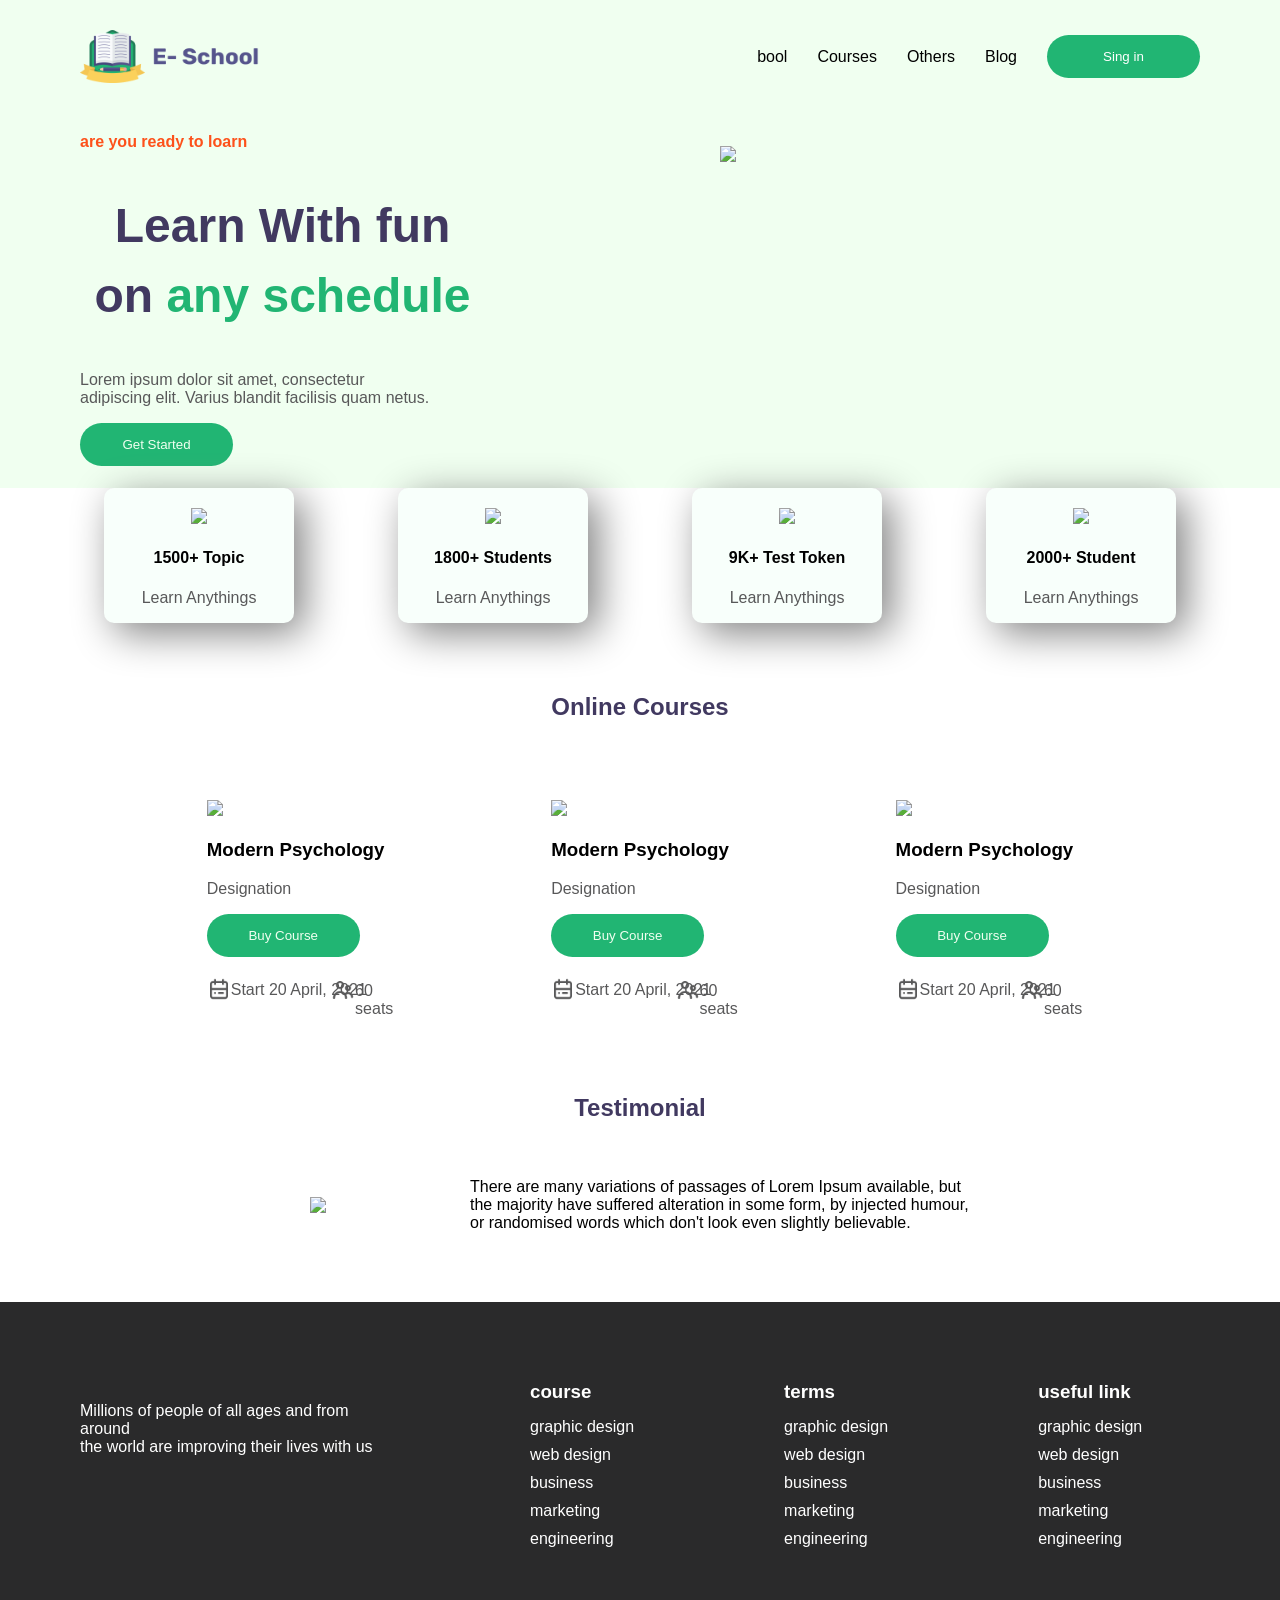
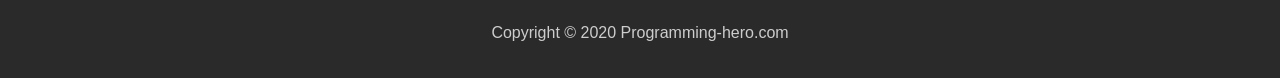
==== index.html @ ed91f535 "first commit" ====
<!DOCTYPE html>
<html lang="en">
<head>
    <meta charset="UTF-8">
    <meta name="viewport" content="width=device-width, initial-scale=1.0">
    <title>e-school</title>
</head>
    <link rel="stylesheet" href="style.css">
<body> 
    <!--nav section-->

      <section class="hero">
        <nav>
            <div class="logo">
                <img src="ICON/Logo.png">
            </div>

            
            <div class="menu">
                <a href="#">bool</a>
                <a href="#">Courses</a>
                <a href="#">Others</a>
                <a href="#">Blog</a>
                <button>Sing in</button>
            </div>
        </nav>
<!--hero-content-->

            <div class="hero-content left">
                <h4 id="color">are you ready to loarn</h4>
                <h1 id="bold"> 
                    Learn With fun    <br>
                    on <span id="colors">any schedule</span>
                 </h1>
                <p>                    Lorem ipsum dolor sit amet, consectetur <br>
                    adipiscing elit. Varius blandit facilisis quam netus.
                </p>
    <button >Get Started</button>
           
        </div>
        <div class="right">
            <img src="photos/Illustration.png">
        </div>

</section>

<section class="line">
    <div class="card">
        <img src="icon/book.png" >
         <h4> 1500+ Topic </h4>
        <p>Learn Anythings</p>

    </div>

    <div class="card">
        <img src="icon/student.png">
        <h4>1800+ Students</h4>
        <p>Learn Anythings</p>
    </div>

    <div class="card">
        <img src="icon/Test.png">
        <h4>9K+ Test Token</h4>
        <p>Learn Anythings</p>
    </div>

    <div class="card">
        <img src="icon/Students.png">
        <h4>2000+ Student</h4>
        <p>Learn Anythings</p>
    </div>
</section>


<!--courses section-->

<section> 
    
    <h1 id="top">Online Courses</h1>
    <div class="pyschology">
<div>
        <img src="photos/Morder pyschology.png">
        <h3>Modern Psychology</h3>
        <p>Designation</p>
        <button>Buy Course</button> <br>
        <div class="icon">
    <img src="ICON/calendar.png">
   <p class="calender">Start 20  April,
 2021</p>
 
   </div>
<div class="icons">
    <img src="ICON/people.png">
    <p class="calender">60 seats</p>
</div>
    </div>

    <div>
<img src="photos/morder psyc.png">
<h3>Modern Psychology</h3>
<p>Designation</p>
<button>Buy Course</button><br>
<div class="icon">
    <img src="ICON/calendar.png">
   <p class="calender">Start 20  April,
 2021</p>
 
   </div>
<div class="icons">
    <img src="ICON/people.png">
    <p class="calender">60 seats</p>
</div>
    </div>

    <div>
        <img src="photos/Morder pychons.png" >
        <h3>Modern Psychology</h3>
<p>Designation</p>
<button>Buy Course</button><br>
<div class="icon">
    <img src="ICON/calendar.png">
   <p class="calender">Start 20  April,
 2021</p>
 
   </div>
<div class="icons">
    <img src="ICON/people.png">
    <p class="calender">60 seats</p>
</div>
    </div>
    
    
</section>

<section>
    <h1>Testimonial</h1>
    <div id="man">
    <img src="photos/Man.png" >
   <p class="text"> There are many variations of passages of Lorem Ipsum available, but the
 majority have suffered alteration in some form, by injected humour, 
or randomised words which don't look even slightly believable.</p>
    </div>
    

</section>
<br>
<br>
<br>
<footer>
    <div class="footer-container">
    <div id="footer-left">
        Millions of people of all ages and from around <br> the world are improving their lives with us
        </div>


    <div class="footer-menu">

    <ul>
    <h3>course</h3>
    <li>graphic design</li>
    <li>web design</li>
    <li> business</li>
    <li> marketing</li>
    <li> engineering</li>
    </ul>
    
</div>
    <div class="footer-menu">
        <ul>
    <h3>terms</h3>
    <li>graphic design</li>
    <li>web design</li>
    <li> business</li>
    <li> marketing</li>
    <li> engineering</li>
    </ul>
</div>

    <div class="footer-menu">
<ul>
    <h3> useful link</h3>
    <li>graphic design</li>
    <li>web design</li>
    <li> business</li>
    <li> marketing</li>
    <li> engineering</li>
    </ul>
</div>
</div>

<p class="copyright">
     Copyright © 2020 Programming-hero.com
</p>
 
</footer>

</body>
</html>
---- style.css ----
body{
        margin:0;
        font-family:Arial, Helvetica, sans-serif ;
    }
    .hero{
        background-color:  #f0fff0;
        padding: 30px 80px;
    }
    nav{
        display: flex;
        justify-content: space-between;
        align-items: center;
    }
    .menu{
        display: flex;
        align-items: center;
        gap: 30px;
    }
    .menu a{
        text-decoration: none;
        color: black;
        font-weight: 500px;
    }
    .menu button{
        background-color: #21b573;
        color: white;
        border: none;
        padding: 12px 25px;
        border-radius: 30px;
        cursor: pointer;
    }
    .logo{
    display: flex;
    align-items: center;

    }
    .logo img{
    width: 180px;
    cursor: pointer;

    }

    .left{
    margin-top: 50px;
    }
    .right{
    display: flex;
    justify-content: right ;
    margin-top: -320px;
    width: 1090px;
    height: 312px;
    

    }
    .right img{
     width: 450px;
     
    }
#color{
    color: #FD511A;
    font-size:16px
;
}
#colors{
    color: #21B573;

}
#bold{
    width: 405px;
    height: 140px;
    top: 212px;
    left: 205px;
    font-weight: 700;
    font-size: 48px;
    line-height:70px;
    letter-spacing: 0%;
}
button{
    background-color: #21B573;
    color: #f0fff0;
    width: 153px;
    height: 43PX;
    border-radius: 33PX;
    border: none;
    cursor: pointer;
}
.line{
    display: flex;
    justify-content: space-evenly;
    border-radius: 10px;
    

    }
    

.line img{
        width: 70px;
        margin-top: 20px;
        
     }
p{
            color: #585859;
        }

.card{
    background-color:#F8FFFB;
    width: 190px;
    border-radius: 10px;
    text-align: center;
    cursor: pointer;
    box-shadow: 10px 10px 40px gray;
}
h1{
    text-align: center;
    color: #413960;

}
.pyschology{
    padding: 40px;
    display: flex;
    justify-content: space-evenly;
    border-radius: 10px;
}
.pyschology img{
    width: 300px;
    margin-top: 20px;
}

.icon{
    display: flex;
    
    
}
.icon img{
    width: 24px;
    height: 24px;
}
.calender{
  margin-top:24px;
  
}
.icons{
    display: flex;
    padding-left: 70%;
    margin-top: -57px;
    
}
.icons img{
    width: 24px;
    height: 24px;}

#man{
    display: flex;
    justify-content: center;
    align-items: center;
    gap: 40px;
    margin-top: 40px;
}

#man img{
    width: 120px;
}

.text{
    color: black;
    width: 500px;
}
footer{
    color: white;
    background-color: #2a2a2b;
    padding: 60px 80px 20px;

}
.footer-container{
    display: flex;
    gap: 150px;
}

#footer-left {
    color: #FFFFFF;
    width: 300px;
    margin-top: 40px;
    
    }
    

.footer-menu h3{
margin-bottom: 15px;
}
.footer-menu ul{
    list-style: none;
    padding: 0;
}
.footer-menu ul li{
margin-bottom: 10px;

}
.copyright{
    color: #CDCDCD;
    text-align: center;
    margin-top: 60px;
}
#top{
    margin-top: 70px;
}
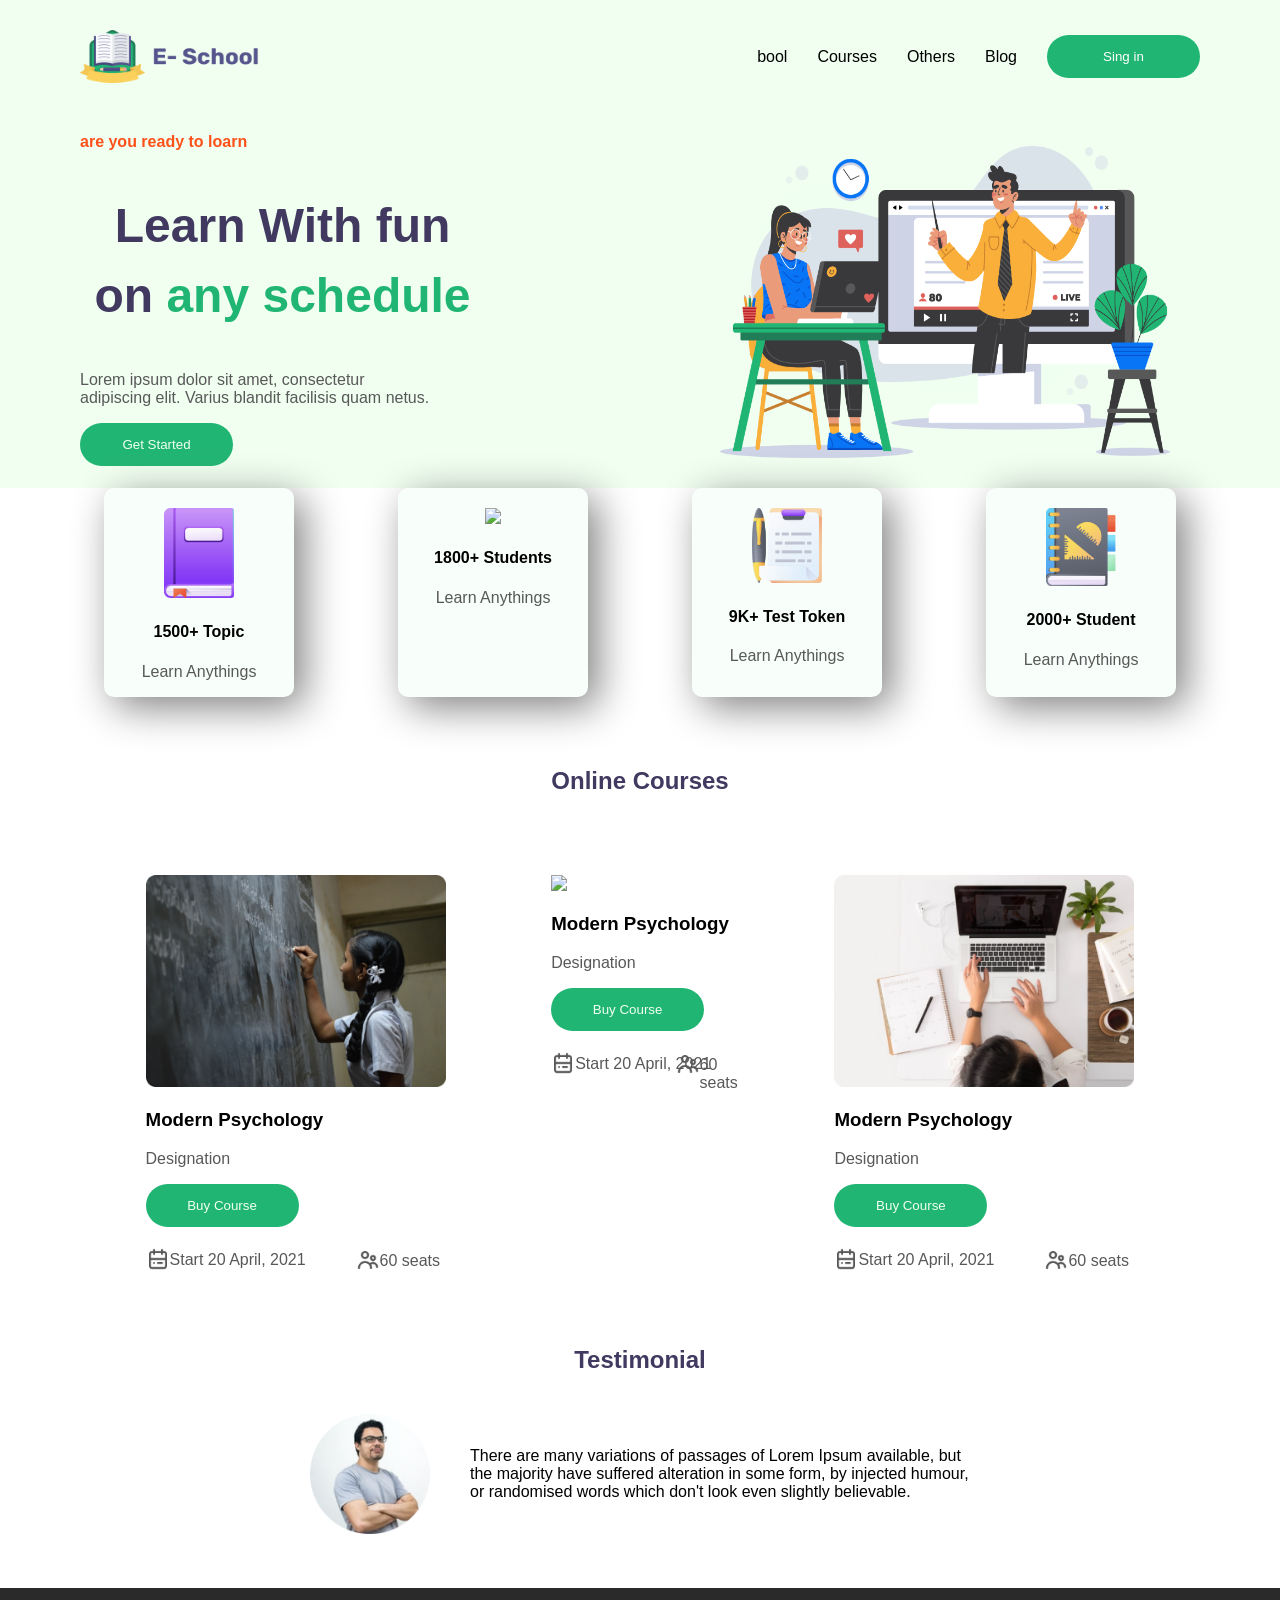
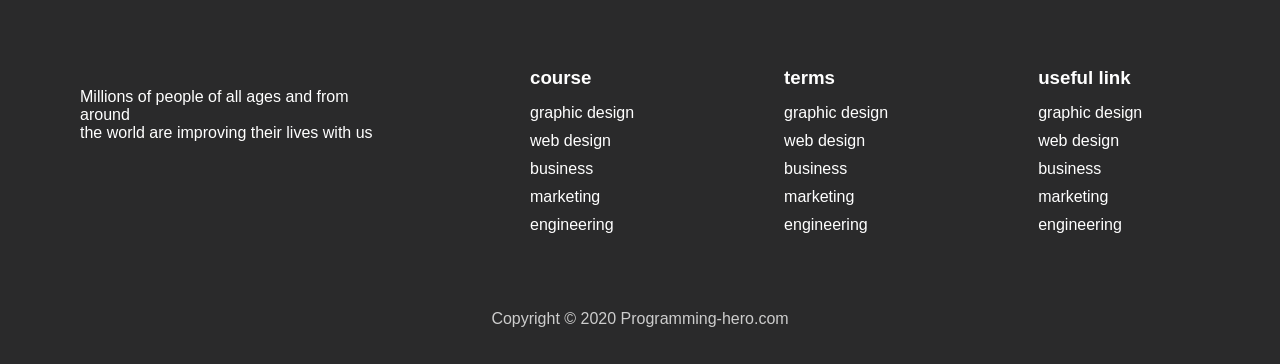
==== commit c250cb68: "secend commit" ====
--- a/index.html
+++ b/index.html
@@ -39,33 +39,33 @@
            
         </div>
         <div class="right">
-            <img src="photos/Illustration.png">
+            <img src="Photos/Illustration.png">
         </div>
 
 </section>
 
 <section class="line">
     <div class="card">
-        <img src="icon/book.png" >
+        <img src="ICON/book.png" >
          <h4> 1500+ Topic </h4>
         <p>Learn Anythings</p>
 
     </div>
 
     <div class="card">
-        <img src="icon/student.png">
+        <img src="ICON/student.png">
         <h4>1800+ Students</h4>
         <p>Learn Anythings</p>
     </div>
 
     <div class="card">
-        <img src="icon/Test.png">
+        <img src="ICON/Test.png">
         <h4>9K+ Test Token</h4>
         <p>Learn Anythings</p>
     </div>
 
     <div class="card">
-        <img src="icon/Students.png">
+        <img src="ICON/Students.png">
         <h4>2000+ Student</h4>
         <p>Learn Anythings</p>
     </div>
@@ -79,7 +79,7 @@
     <h1 id="top">Online Courses</h1>
     <div class="pyschology">
 <div>
-        <img src="photos/Morder pyschology.png">
+        <img src="Photos/Morder pyschology.png">
         <h3>Modern Psychology</h3>
         <p>Designation</p>
         <button>Buy Course</button> <br>
@@ -96,7 +96,7 @@
     </div>
 
     <div>
-<img src="photos/morder psyc.png">
+<img src="Photos/morder psyc.png">
 <h3>Modern Psychology</h3>
 <p>Designation</p>
 <button>Buy Course</button><br>
@@ -113,7 +113,7 @@
     </div>
 
     <div>
-        <img src="photos/Morder pychons.png" >
+        <img src="Photos/Morder pychons.png" >
         <h3>Modern Psychology</h3>
 <p>Designation</p>
 <button>Buy Course</button><br>
@@ -135,7 +135,7 @@
 <section>
     <h1>Testimonial</h1>
     <div id="man">
-    <img src="photos/Man.png" >
+    <img src="Photos/Man.png" >
    <p class="text"> There are many variations of passages of Lorem Ipsum available, but the
  majority have suffered alteration in some form, by injected humour, 
 or randomised words which don't look even slightly believable.</p>
@@ -193,6 +193,5 @@
 </p>
  
 </footer>
-
 </body>
 </html>
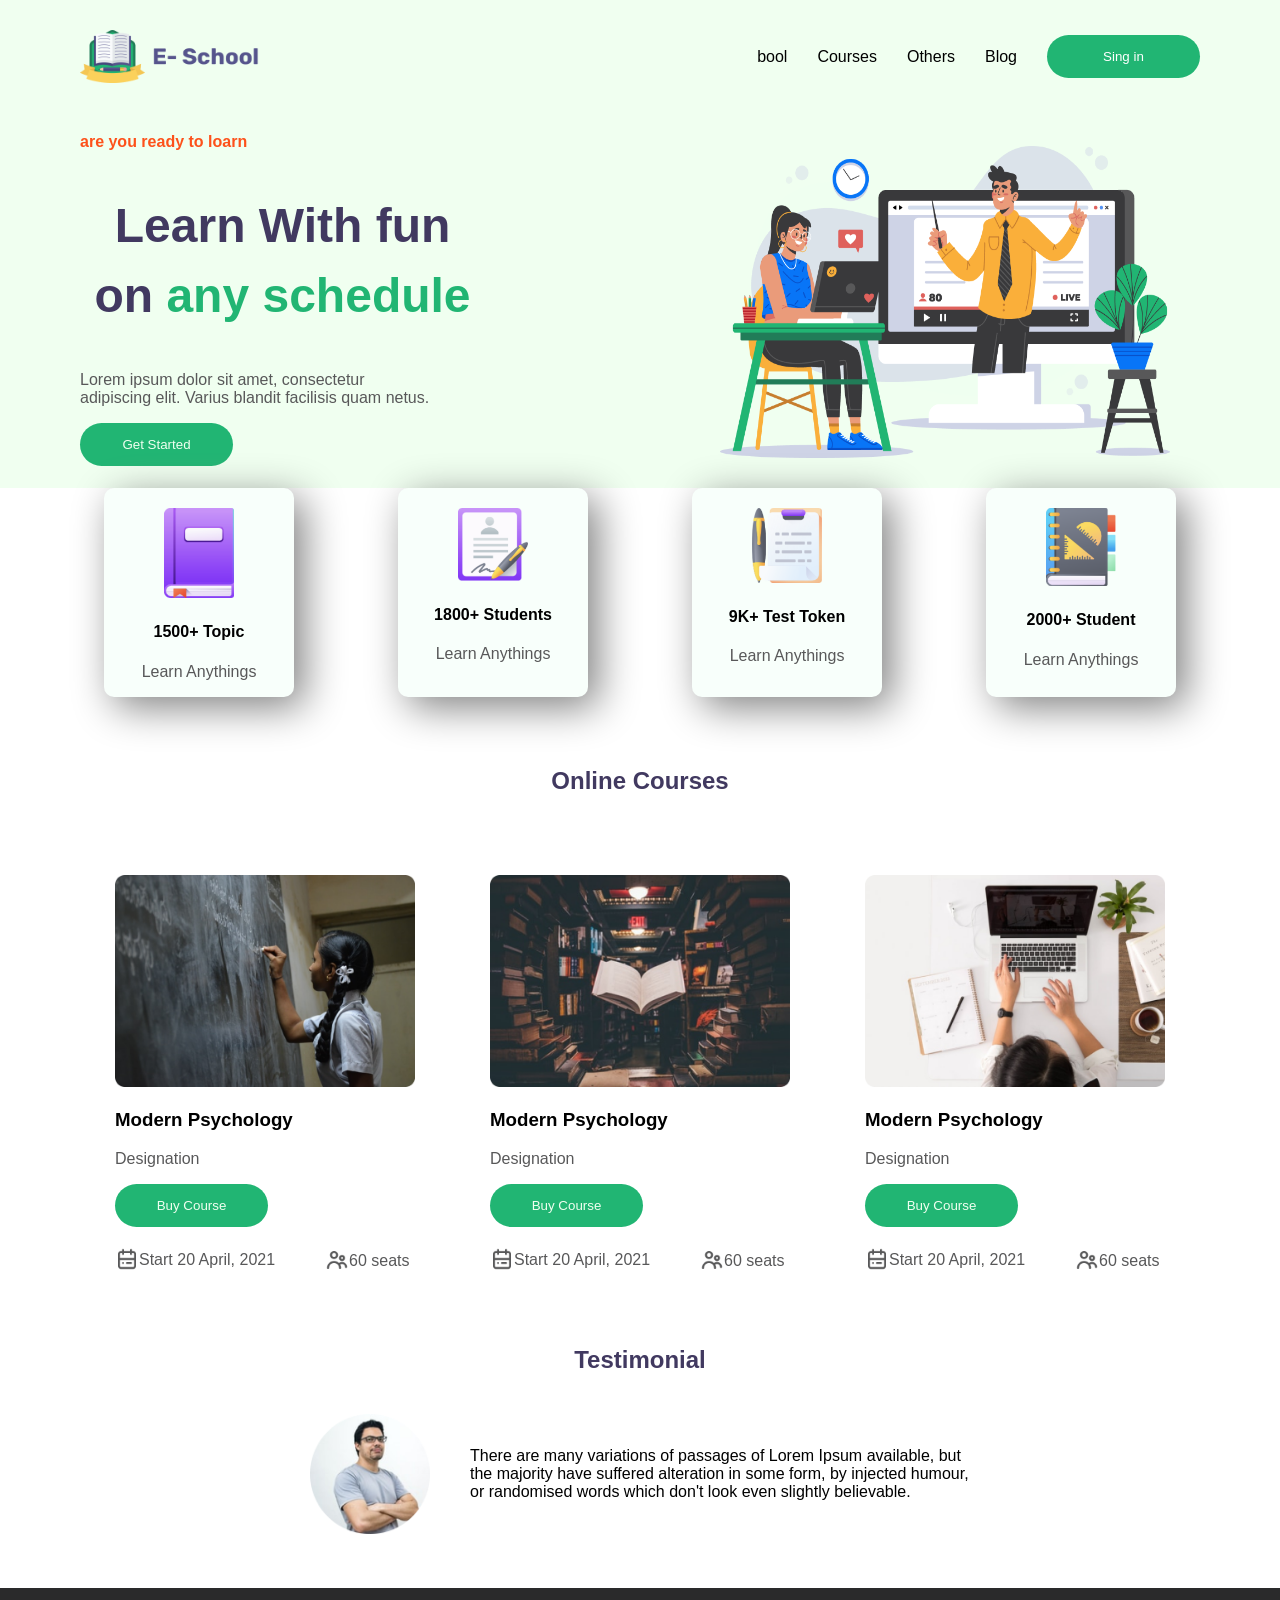
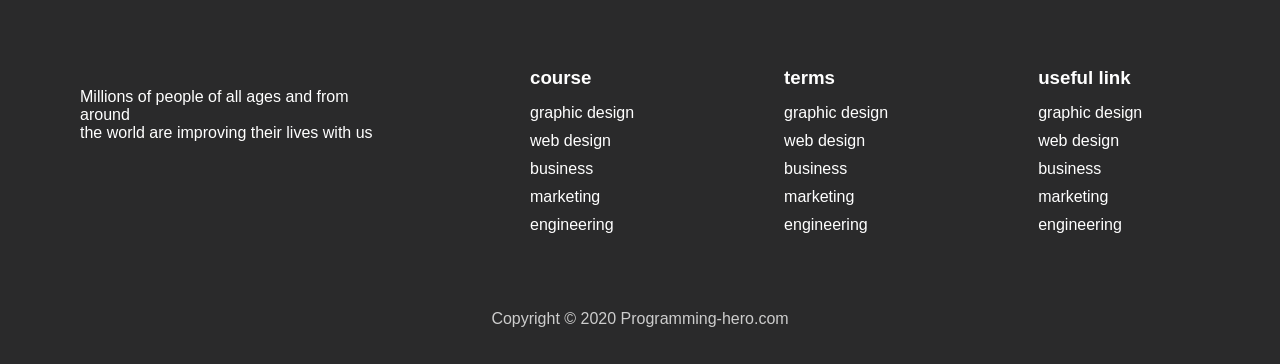
==== commit cdb56be8: "Fix image paths" ====
--- a/index.html
+++ b/index.html
@@ -53,7 +53,7 @@
     </div>
 
     <div class="card">
-        <img src="ICON/student.png">
+        <img src="ICON/Student.png">
         <h4>1800+ Students</h4>
         <p>Learn Anythings</p>
     </div>
@@ -88,7 +88,8 @@
    <p class="calender">Start 20  April,
  2021</p>
  
-   </div>
+</div>
+
 <div class="icons">
     <img src="ICON/people.png">
     <p class="calender">60 seats</p>
@@ -96,7 +97,7 @@
     </div>
 
     <div>
-<img src="Photos/morder psyc.png">
+<img src="Photos/Morder psyc.png">
 <h3>Modern Psychology</h3>
 <p>Designation</p>
 <button>Buy Course</button><br>
